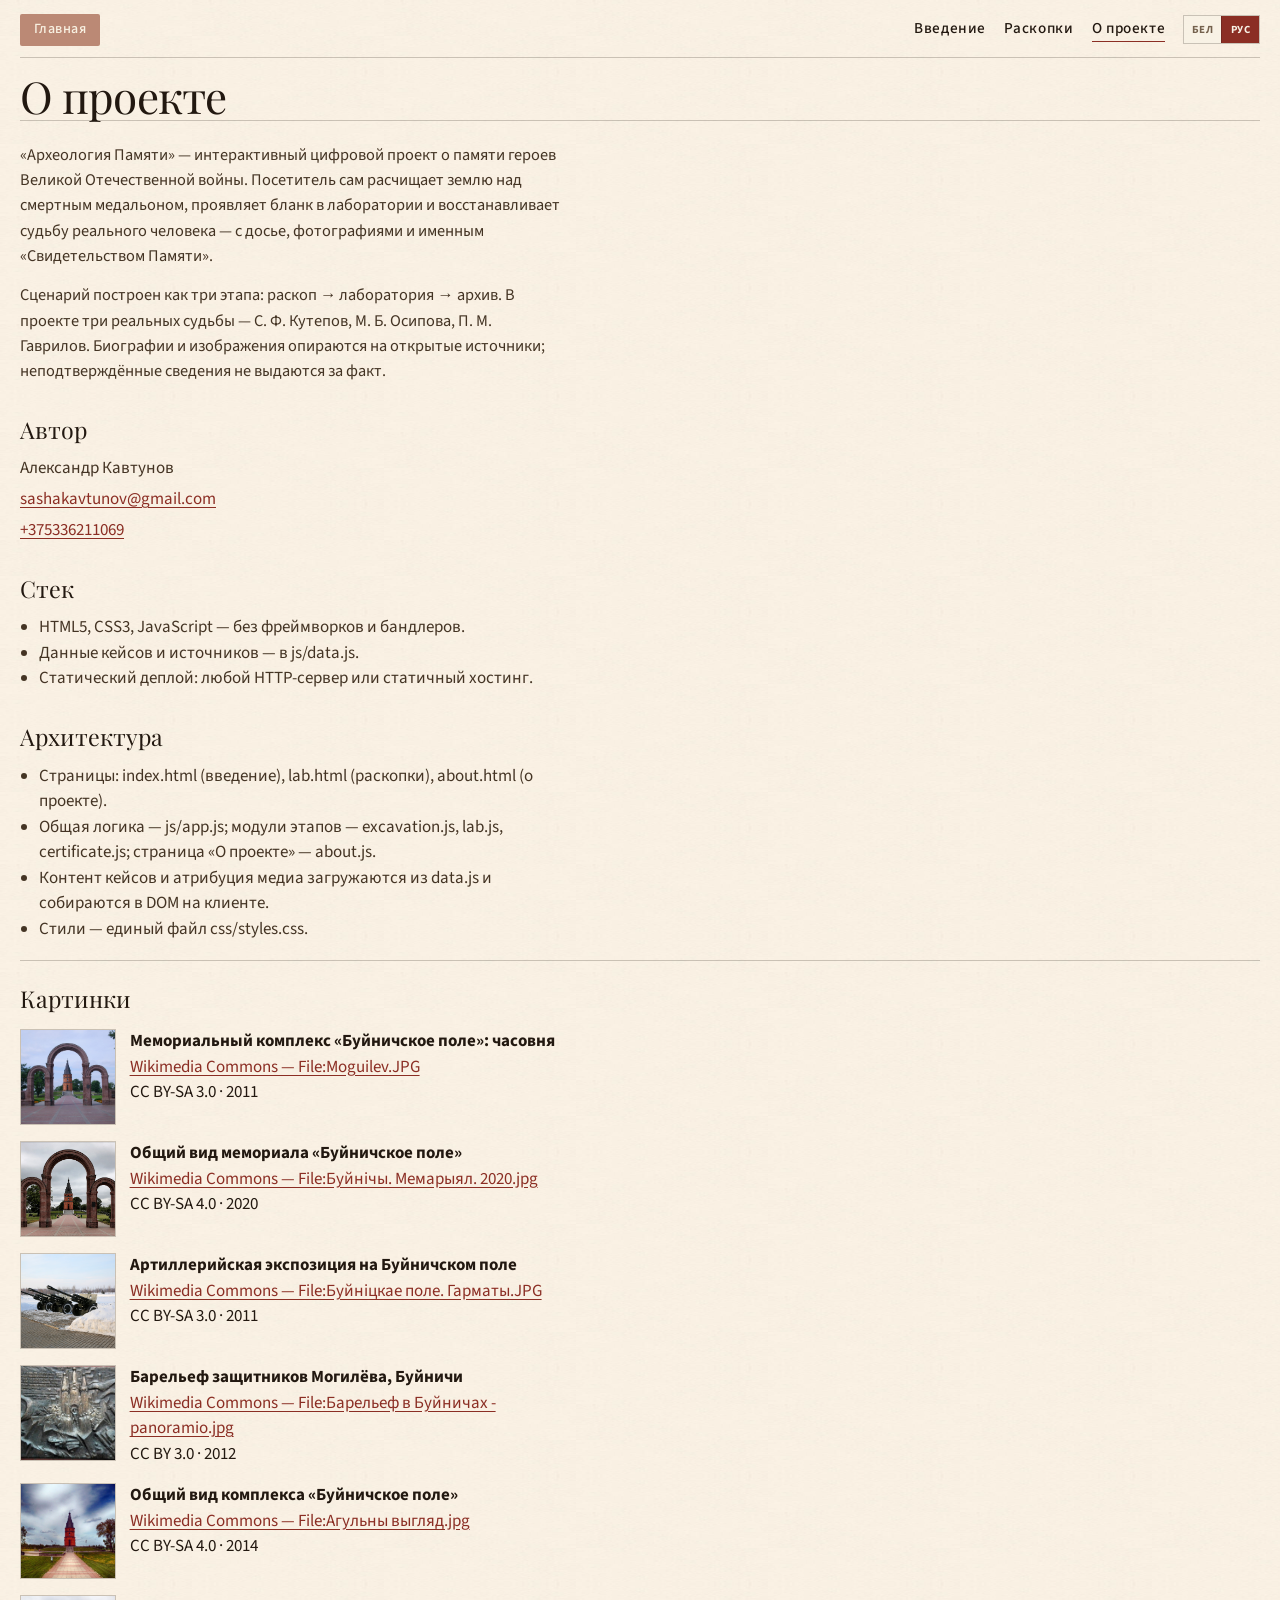
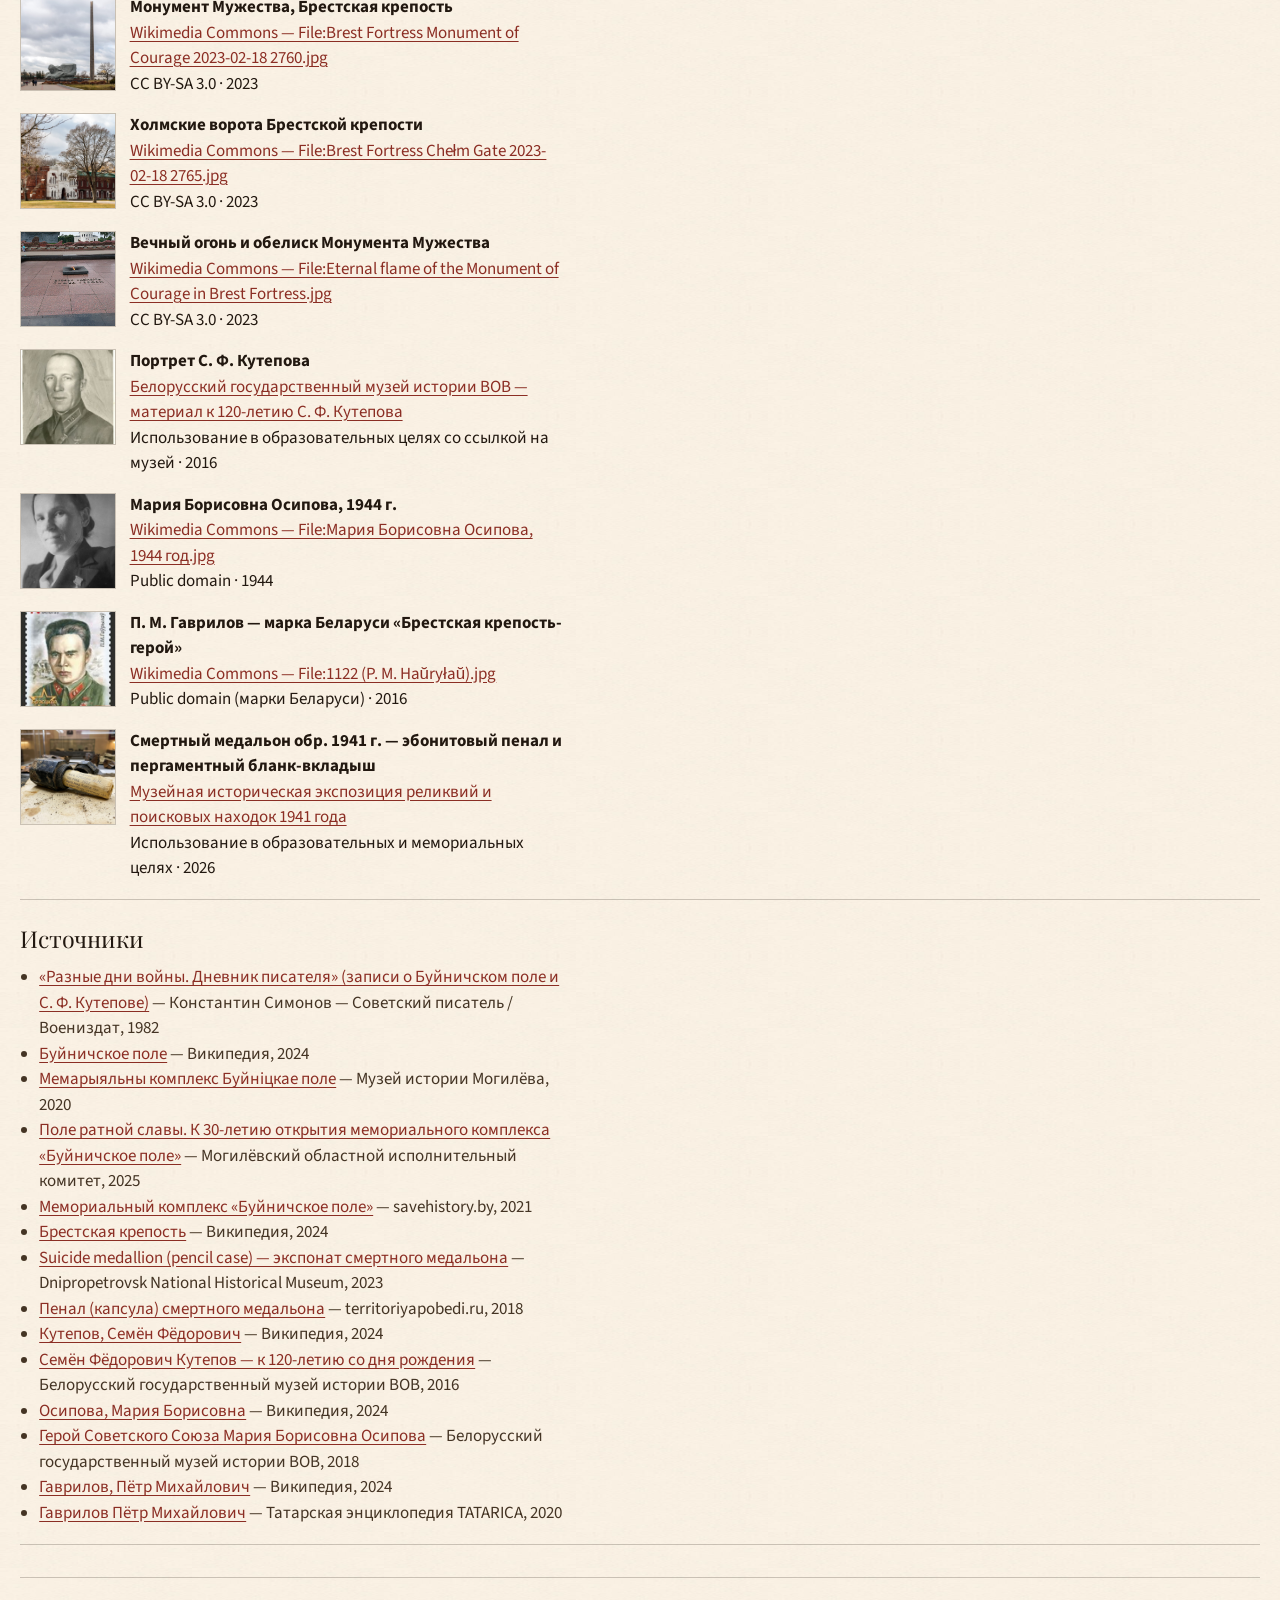
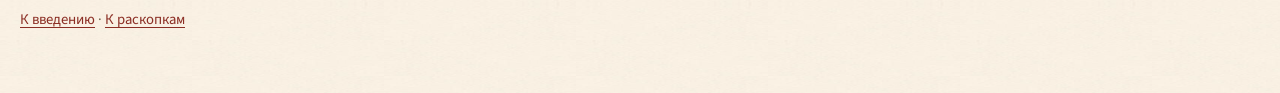
==== about.html @ c18ca9dd "Update project files" ====
<!DOCTYPE html>
<html lang="ru">
  <head>
    <meta charset="UTF-8" />
    <meta name="viewport" content="width=device-width, initial-scale=1" />
    <title>О проекте — Археология Памяти</title>
    <link rel="icon" href="assets/favicon.svg" type="image/svg+xml" />
    <link rel="stylesheet" href="css/styles.css" />
  </head>
  <body class="about-page" data-title-key="titleAbout">
    <div class="about-shell">
      <header class="site-header">
        <div class="site-header__bar">
          <a class="home-link" href="index.html" data-i18n="home">Главная</a>
          <div class="site-header__tools">
            <nav class="hero-nav" data-i18n-aria="navAria" aria-label="Разделы">
              <a class="nav-link" href="index.html" data-i18n="navIntro">Введение</a>
              <a class="nav-link" href="lab.html" data-i18n="navDig">Раскопки</a>
              <a class="nav-link" href="about.html" aria-current="page" data-i18n="navAbout"
                >О проекте</a
              >
            </nav>
            <div class="site-header__lang"></div>
          </div>
        </div>
        <div class="site-header__brand">
          <h1 class="brand-mark about-title" data-i18n="aboutTitle">О проекте</h1>
        </div>
      </header>

      <hr class="hairline about-rule" />

      <div class="about-block">
        <article class="about-prose">
          <p data-i18n="aboutP1">
            «Археология Памяти» — интерактивный цифровой проект о памяти героев Великой
            Отечественной войны. Посетитель сам расчищает землю над смертным медальоном,
            проявляет бланк в лаборатории и восстанавливает судьбу реального человека —
            с досье, фотографиями и именным «Свидетельством Памяти».
          </p>
          <p data-i18n="aboutP2">
            Сценарий построен как три этапа: раскоп → лаборатория → архив. В проекте три
            реальных судьбы — С. Ф. Кутепов, М. Б. Осипова, П. М. Гаврилов. Биографии и
            изображения опираются на открытые источники; неподтверждённые сведения не
            выдаются за факт.
          </p>
        </article>

        <section class="about-section">
          <h2 class="about-section__title" data-i18n="authorTitle">Автор</h2>
          <p>Александр Кавтунов</p>
          <p>
            <a href="mailto:sashakavtunov@gmail.com">sashakavtunov@gmail.com</a>
          </p>
          <p>
            <a href="tel:+375336211069">+375336211069</a>
          </p>
        </section>

        <section class="about-section">
          <h2 class="about-section__title" data-i18n="stackTitle">Стек</h2>
          <ul class="stack-list">
            <li data-i18n="stack1">HTML5, CSS3, JavaScript — без фреймворков и бандлеров.</li>
            <li data-i18n="stack2">Данные кейсов и источников — в js/data.js.</li>
            <li data-i18n="stack3">Статический деплой: любой HTTP-сервер или статичный хостинг.</li>
          </ul>
        </section>

        <section class="about-section">
          <h2 class="about-section__title" data-i18n="archTitle">Архитектура</h2>
          <ul class="stack-list">
            <li data-i18n="arch1">
              Страницы: index.html (введение), lab.html (раскопки), about.html (о проекте).
            </li>
            <li data-i18n="arch2">
              Общая логика — js/app.js; модули этапов — excavation.js, lab.js, certificate.js;
              страница «О проекте» — about.js.
            </li>
            <li data-i18n="arch3">
              Контент кейсов и атрибуция медиа загружаются из data.js и собираются в DOM на
              клиенте.
            </li>
            <li data-i18n="arch4">Стили — единый файл css/styles.css.</li>
          </ul>
        </section>
      </div>

      <hr class="hairline about-rule" />

      <div class="about-block">
        <section class="about-section">
          <h2 class="about-section__title" data-i18n="picturesTitle">Картинки</h2>
          <div id="image-credits" class="image-credits"></div>
        </section>
      </div>

      <hr class="hairline about-rule" />

      <div class="about-block">
        <section class="about-section">
          <h2 class="about-section__title" data-i18n="sourcesSection">Источники</h2>
          <div id="text-sources"></div>
        </section>
      </div>

      <hr class="hairline about-rule" />

      <footer class="footer">
        <p>
          <a href="index.html" data-i18n="toIntro">К введению</a> ·
          <a href="lab.html" data-i18n="toDig">К раскопкам</a>
        </p>
      </footer>
    </div>

    <script src="js/i18n.js"></script>
    <script src="js/data.js"></script>
    <script src="js/about.js"></script>
  </body>
</html>
---- css/styles.css ----
@font-face {
  font-family: "Playfair Display";
  font-style: normal;
  font-weight: 400;
  font-display: swap;
  src: url("../assets/fonts/Playfair-cyr.woff2") format("woff2");
  unicode-range: U+0400-045F, U+0490-0491, U+04B0-04B1, U+2116;
}
@font-face {
  font-family: "Playfair Display";
  font-style: normal;
  font-weight: 400;
  font-display: swap;
  src: url("../assets/fonts/PlayfairDisplay-Regular.woff2") format("woff2");
  unicode-range: U+0000-00FF, U+0131, U+0152-0153, U+02BB-02BC, U+02C6, U+02DA, U+02DC, U+0304, U+0308, U+0329, U+2000-206F, U+2074, U+20AC, U+2122, U+2191, U+2193, U+2212, U+2215, U+FEFF, U+FFFD;
}
@font-face {
  font-family: "Source Sans 3";
  font-style: normal;
  font-weight: 400;
  font-display: swap;
  src: url("../assets/fonts/SourceSans3-Regular-cyr.woff2") format("woff2");
  unicode-range: U+0400-045F, U+0490-0491, U+04B0-04B1, U+2116;
}
@font-face {
  font-family: "Source Sans 3";
  font-style: normal;
  font-weight: 400;
  font-display: swap;
  src: url("../assets/fonts/SourceSans3-Regular.woff2") format("woff2");
  unicode-range: U+0000-00FF, U+0131, U+0152-0153, U+02BB-02BC, U+02C6, U+02DA, U+02DC, U+0304, U+0308, U+0329, U+2000-206F, U+2074, U+20AC, U+2122, U+2191, U+2193, U+2212, U+2215, U+FEFF, U+FFFD;
}
@font-face {
  font-family: "Source Sans 3";
  font-style: normal;
  font-weight: 500;
  font-display: swap;
  src: url("../assets/fonts/SourceSans3-Medium-cyr.woff2") format("woff2");
  unicode-range: U+0400-045F, U+0490-0491, U+04B0-04B1, U+2116;
}
@font-face {
  font-family: "Source Sans 3";
  font-style: normal;
  font-weight: 500;
  font-display: swap;
  src: url("../assets/fonts/SourceSans3-Medium.woff2") format("woff2");
  unicode-range: U+0000-00FF, U+0131, U+0152-0153, U+02BB-02BC, U+02C6, U+02DA, U+02DC, U+0304, U+0308, U+0329, U+2000-206F, U+2074, U+20AC, U+2122, U+2191, U+2193, U+2212, U+2215, U+FEFF, U+FFFD;
}
@font-face {
  font-family: "Source Sans 3";
  font-style: normal;
  font-weight: 700;
  font-display: swap;
  src: url("../assets/fonts/SourceSans3-Bold-cyr.woff2") format("woff2");
  unicode-range: U+0400-045F, U+0490-0491, U+04B0-04B1, U+2116;
}
@font-face {
  font-family: "Source Sans 3";
  font-style: normal;
  font-weight: 700;
  font-display: swap;
  src: url("../assets/fonts/SourceSans3-Bold.woff2") format("woff2");
  unicode-range: U+0000-00FF, U+0131, U+0152-0153, U+02BB-02BC, U+02C6, U+02DA, U+02DC, U+0304, U+0308, U+0329, U+2000-206F, U+2074, U+20AC, U+2122, U+2191, U+2193, U+2212, U+2215, U+FEFF, U+FFFD;
}


@font-face {
  font-family: "PT Serif";
  font-style: normal;
  font-weight: 400;
  font-display: swap;
  src: url("../assets/fonts/PTSerif-Regular.woff2") format("woff2"),
    url("../assets/fonts/PTSerif-Regular-latin.woff2") format("woff2");
}
/* Археология Памяти — светлый архивный стандарт (canon) */









:root {
  --r-paper-ground-x: 0.000%; --r-paper-ground-y: 50.000%; --r-paper-ground-w: 10.000%; --r-paper-ground-h: 10.000%;
  --r-brand-mark-x: 1.870%; --r-brand-mark-y: 1.670%; --r-brand-mark-w: 28.130%; --r-brand-mark-h: 8.330%;
  --r-brand-mark-cap: 31px; --r-brand-mark-font: 44px; --r-brand-mark-family: 'Playfair Display'; --r-brand-mark-weight: 400;
  --r-brand-sub-x: 3.130%; --r-brand-sub-y: 8.060%; --r-brand-sub-w: 26.560%; --r-brand-sub-h: 3.890%;
  --r-brand-sub-cap: 13px; --r-brand-sub-font: 19px;
  --r-archive-stamp-x: 30.000%; --r-archive-stamp-y: 0.000%; --r-archive-stamp-w: 10.000%; --r-archive-stamp-h: 10.000%;
  --r-nav-lab-x: 64.060%; --r-nav-lab-y: 3.890%; --r-nav-lab-w: 10.940%; --r-nav-lab-h: 3.890%;
  --r-nav-lab-cap: 12px; --r-nav-lab-font: 18px;
  --r-nav-about-x: 75.780%; --r-nav-about-y: 3.890%; --r-nav-about-w: 9.380%; --r-nav-about-h: 3.890%;
  --r-nav-about-cap: 12px; --r-nav-about-font: 18px;
  --r-case-badge-x: 86.720%; --r-case-badge-y: 3.060%; --r-case-badge-w: 10.160%; --r-case-badge-h: 5.560%;
  --r-header-rule-x: 3.130%; --r-header-rule-y: 12.780%; --r-header-rule-w: 93.750%; --r-header-rule-h: 0.280%;
  --r-step-dig-x: 3.130%; --r-step-dig-y: 13.890%; --r-step-dig-w: 8.590%; --r-step-dig-h: 5.560%;
  --r-step-lab-x: 12.500%; --r-step-lab-y: 13.890%; --r-step-lab-w: 12.500%; --r-step-lab-h: 5.560%;
  --r-step-archive-x: 26.560%; --r-step-archive-y: 13.890%; --r-step-archive-w: 7.810%; --r-step-archive-h: 5.560%;
  --r-steps-rule-x: 3.130%; --r-steps-rule-y: 20.560%; --r-steps-rule-w: 93.750%; --r-steps-rule-h: 0.280%;
  --r-steps-rail-x: 30.000%; --r-steps-rail-y: 10.000%; --r-steps-rail-w: 40.000%; --r-steps-rail-h: 10.000%;
  --r-steps-trail-x: 70.000%; --r-steps-trail-y: 10.000%; --r-steps-trail-w: 30.000%; --r-steps-trail-h: 10.000%;
  --r-dig-frame-x: 10.000%; --r-dig-frame-y: 20.000%; --r-dig-frame-w: 80.000%; --r-dig-frame-h: 70.000%;
  --r-dig-stage-x: 10.000%; --r-dig-stage-y: 20.000%; --r-dig-stage-w: 80.000%; --r-dig-stage-h: 60.000%;
  --r-bottom-dock-x: 0.000%; --r-bottom-dock-y: 90.000%; --r-bottom-dock-w: 100.000%; --r-bottom-dock-h: 10.000%;
  --r-dig-cue-x: 29.488%; --r-dig-cue-y: 92.817%; --r-dig-cue-w: 41.013%; --r-dig-cue-h: 6.483%;
  --r-dig-cue-cap: 16px; --r-dig-cue-font: 24px;
  --r-progress-caption-x: 3.130%; --r-progress-caption-y: 88.890%; --r-progress-caption-w: 9.380%; --r-progress-caption-h: 3.890%;
  --r-progress-caption-cap: 10px; --r-progress-caption-font: 15px;
  --r-progress-bar-x: 13.280%; --r-progress-bar-y: 90.000%; --r-progress-bar-w: 40.630%; --r-progress-bar-h: 2.220%;
  --r-progress-pct-x: 54.690%; --r-progress-pct-y: 88.890%; --r-progress-pct-w: 5.470%; --r-progress-pct-h: 3.890%;
  --r-progress-pct-cap: 27px; --r-progress-pct-font: 39px;
  --r-btn-lab-x: 76.560%; --r-btn-lab-y: 86.110%; --r-btn-lab-w: 19.530%; --r-btn-lab-h: 7.780%;
}

:root {
  --paper: #f8f2e6;
  --ink: #221810;
  --ink-soft: #443424;
  --ink-mute: #74614d;
  --terracotta: #8b2e24;
  --terracotta-soft: #a85437;
  --terracotta-wash: #be8977;
  --rule: rgba(34, 24, 16, 0.22);
  --font-display: "Playfair Display", "PT Serif", "Times New Roman", serif;
  --font-ui: "Source Sans 3", "Segoe UI", Tahoma, sans-serif;
  --focus: #8b2e24;
  --max: 1280px;
}

*,
*::before,
*::after {
  box-sizing: border-box;
}

::selection {
  background: rgba(139, 46, 36, 0.28);
  color: var(--ink);
}

html {
  scroll-behavior: smooth;
}

body {
  margin: 0;
  min-height: 100vh;
  color: var(--ink);
  font-family: var(--font-ui);
  font-size: 17px;
  line-height: 1.5;
  background-color: var(--paper);
  background-image: url("../assets/plates/paper-ground.png");
  background-size: 192px 108px;
  background-repeat: repeat;
}

a {
  color: var(--terracotta);
  text-underline-offset: 3px;
}

a:hover {
  color: var(--ink);
}

img {
  max-width: 100%;
  height: auto;
  display: block;
}

button,
input,
select {
  font: inherit;
}

:focus-visible {
  outline: 2px solid var(--focus);
  outline-offset: 3px;
}

/* ——— Hero shell ——— */

.comp-frame {
  position: relative;
  width: 100%;
  max-width: var(--max);
  margin: 0 auto;
  padding: 0.85rem 1.25rem 1rem;
  overflow: visible;
  background-color: var(--paper);
  background-image: url("../assets/plates/paper-ground.png");
  background-size: 192px 108px;
  background-repeat: repeat;
}

.site-shell {
  max-width: var(--max);
  margin: 0 auto;
  padding: 0.85rem 1.25rem 2.5rem;
}

.site-header {
  display: flex;
  flex-direction: column;
  gap: 0.85rem;
}

.site-header__bar,
.header-bar {
  display: flex;
  flex-wrap: wrap;
  align-items: center;
  gap: 0.65rem 1rem;
  padding-bottom: 0.7rem;
  border-bottom: 1px solid var(--rule);
}

.site-header__tools,
.header-tools {
  display: flex;
  flex-wrap: wrap;
  align-items: center;
  justify-content: flex-end;
  gap: 0.75rem 1.1rem;
  margin-left: auto;
}

.site-header__lang,
.header-lang {
  display: flex;
  flex-shrink: 0;
}

.site-header__brand,
.header-brand {
  min-width: 0;
}

.lang-switch {
  display: inline-flex;
  border: 1px solid var(--rule);
  background: rgba(248, 242, 230, 0.85);
}

.lang-btn {
  margin: 0;
  min-width: 2.35rem;
  min-height: 1.7rem;
  padding: 0.2rem 0.45rem;
  border: 0;
  background: transparent;
  color: var(--ink-mute);
  font-family: var(--font-ui);
  font-size: 0.68rem;
  font-weight: 700;
  letter-spacing: 0.05em;
  cursor: pointer;
}

.lang-btn + .lang-btn {
  border-left: 1px solid var(--rule);
}

.lang-btn.is-active {
  background: var(--terracotta);
  color: var(--paper);
}

.lang-btn:hover:not(.is-active) {
  background: rgba(139, 46, 36, 0.08);
  color: var(--ink);
}

.home-link {
  display: inline-flex;
  align-items: center;
  justify-content: center;
  flex-shrink: 0;
  min-height: 2rem;
  padding: 0.35rem 0.85rem;
  border: 0;
  border-radius: 2px;
  background: #bb8975;
  color: #f8f1e2;
  font-family: var(--font-ui);
  font-size: 0.88rem;
  font-weight: 500;
  letter-spacing: 0.04em;
  text-decoration: none;
}

.home-link:hover {
  color: #f8f1e2;
  background: var(--terracotta);
}

.home-link[aria-current="page"] {
  background: var(--terracotta);
  color: #f8f1e2;
}

.hero-header {
  display: contents;
}


.brand-kicker {
  margin: 0 0 0.35rem;
  font-family: var(--font-ui);
  font-size: 0.78rem;
  font-weight: 500;
  letter-spacing: 0.06em;
  color: var(--ink-mute);
}

.brand-mark--lg {
  font-size: clamp(2rem, 4.5vw, 2.85rem);
}

.hero-brand {
  min-width: 0;
}

.brand-mark {
  margin: 0;
  padding: 0;
  font-family: var(--font-display);
  font-weight: 400;
  font-synthesis: none;
  font-size: clamp(1.4rem, 2.1vw, 1.75rem);
  line-height: 1.1;
  letter-spacing: -0.02em;
  color: #221810;
}

.brand-sub {
  margin: 0.15rem 0 0;
  font-family: var(--font-ui);
  font-weight: 400;
  font-size: 0.82rem;
  line-height: 1.3;
  color: #443424;
  letter-spacing: 0.02em;
}

.hero-nav {
  display: flex;
  flex-wrap: wrap;
  gap: 0.85rem 1.15rem;
  align-items: center;
  justify-content: flex-end;
}

.nav-link {
  display: inline-flex;
  align-items: center;
  font-family: var(--font-ui);
  font-weight: 500;
  font-size: 0.95rem;
  color: #221810;
  text-decoration: none;
  letter-spacing: 0.04em;
  padding-bottom: 0.1rem;
  border-bottom: 1px solid transparent;
}

.nav-link[aria-current="page"] {
  border-bottom-color: var(--terracotta);
}

.visually-hidden {
  position: absolute !important;
  width: 1px;
  height: 1px;
  padding: 0;
  margin: -1px;
  overflow: hidden;
  clip: rect(0, 0, 0, 0);
  white-space: nowrap;
  border: 0;
}

.hairline {
  background: var(--rule);
  height: 1px;
  min-height: 1px;
  border: 0;
  margin: 0.65rem 0 0;
  padding: 0;
  width: 100%;
}

.hairline--steps {
  margin-top: 0;
  background: linear-gradient(
    to right,
    #783a28 0,
    #783a28 5.5rem,
    #ded7c2 5.5rem,
    #ded7c2 100%
  );
  height: 2px;
}

.hero-steps {
  display: flex;
  flex-wrap: wrap;
  gap: 0.25rem 1.15rem;
  align-items: flex-end;
  margin-top: 0.5rem;
  padding-bottom: 0.25rem;
}

.nav-step {
  display: inline-flex;
  align-items: flex-end;
  justify-content: flex-start;
  padding: 0 0 0.3rem;
  margin: 0;
  border: 0;
  border-bottom: 3px solid transparent;
  background: transparent;
  font-family: var(--font-ui);
  font-size: 0.98rem;
  font-weight: 500;
  letter-spacing: 0.03em;
  color: #74614d;
  cursor: default;
}

.nav-step.is-active {
  color: #221810;
  border-bottom-color: #783a28;
}

.dig-stage {
  position: relative;
  overflow: hidden;
  background: #1a120d;
  width: 100%;
  margin-top: 0.65rem;
  aspect-ratio: 21 / 10;
  max-height: min(42vh, 340px);
}

.dig-stage__plate {
  position: absolute;
  inset: 0;
  width: 100%;
  height: 100%;
  object-fit: cover;
  z-index: 0;
  pointer-events: none;
}

.dig-stage canvas {
  position: absolute;
  inset: 0;
  width: 100%;
  height: 100%;
  display: block;
  z-index: 1;
}

.dig-cue {
  position: absolute;
  left: 50%;
  bottom: 0.75rem;
  transform: translateX(-50%);
  margin: 0;
  z-index: 4;
  display: flex;
  align-items: center;
  justify-content: center;
  text-align: center;
  font-family: var(--font-ui);
  font-weight: 400;
  font-size: 0.92rem;
  color: #e8dcc4;
  text-shadow: 0 1px 2px rgba(0, 0, 0, 0.45);
  pointer-events: none;
  white-space: normal;
  max-width: 92%;
}

.hero-dock {
  display: flex;
  flex-wrap: wrap;
  align-items: center;
  gap: 0.55rem 1rem;
  margin-top: 0.7rem;
}

.hero-dock__progress {
  display: flex;
  flex: 1 1 14rem;
  align-items: center;
  gap: 0.65rem;
  min-width: 0;
}

.progress-caption {
  margin: 0;
  flex: 0 0 auto;
  font-family: var(--font-ui);
  font-weight: 700;
  font-size: 0.8rem;
  letter-spacing: 0.06em;
  color: #221810;
}

.progress-track {
  flex: 1 1 auto;
  width: auto;
  height: 8px;
  min-width: 6rem;
  background: rgba(34, 24, 16, 0.14);
  overflow: hidden;
}

.progress-fill {
  height: 100%;
  width: 0%;
  background: #784728;
}

body.hero-capture .progress-fill {
  width: 42%;
}

.progress-pct {
  margin: 0;
  flex: 0 0 auto;
  font-family: var(--font-ui);
  font-weight: 400;
  font-size: 1.05rem;
  line-height: 1;
  color: var(--ink);
  min-width: 2.5rem;
}

.btn {
  display: inline-flex;
  align-items: center;
  justify-content: center;
  width: auto;
  height: auto;
  margin: 0;
  padding: 0.55rem 1.15rem;
  border: 0;
  border-radius: 2px;
  background: #bb8975;
  color: #f8f1e2;
  font-family: var(--font-ui);
  font-weight: 500;
  font-size: 0.95rem;
  letter-spacing: 0.04em;
  cursor: pointer;
}

.btn-lab {
  flex: 0 0 auto;
  min-height: 2.5rem;
  padding: 0.55rem 1.35rem;
}

.btn:disabled {
  opacity: 0.85;
  cursor: not-allowed;
}
body.hero-capture .btn:disabled {
  opacity: 1;
}

.btn:hover:not(:disabled) {
  background: var(--terracotta);
}

.btn-secondary {
  background: transparent;
  color: var(--ink);
  border: 1px solid var(--ink-soft);
}

.btn-secondary:hover:not(:disabled) {
  background: rgba(34, 24, 16, 0.06);
}

/* hero capture: show dig plate, hide live canvases */
body.hero-capture .dig-stage canvas {
  visibility: hidden !important;
}

body.hero-plates-only .hero-semantic {
  visibility: hidden !important;
}

/* ——— Below-hero / other screens ——— */

.below-hero {
  max-width: var(--max);
  margin: 0 auto;
  padding: 1.5rem 1.25rem 4rem;
}

[hidden] {
  display: none !important;
}

.screen {
  animation: riseIn 0.4s cubic-bezier(0.16, 1, 0.3, 1);
}

@keyframes riseIn {
  from {
    opacity: 0;
    transform: translateY(10px);
  }
  to {
    opacity: 1;
    transform: translateY(0);
  }
}

.btn.is-ready {
  animation: readyPulse 1.8s ease-in-out infinite;
}

@keyframes readyPulse {
  0%,
  100% {
    filter: brightness(1);
  }
  50% {
    filter: brightness(1.08);
  }
}

.nav-step {
  transition: color 0.2s ease, border-color 0.2s ease;
}

@media (prefers-reduced-motion: reduce) {
  .screen,
  .btn.is-ready {
    animation: none;
  }
  .progress-fill,
  .nav-step {
    transition: none;
  }
  html {
    scroll-behavior: auto;
  }
}

.panel {
  margin: 0 0 1.25rem;
  padding: 1.15rem 1.2rem 1.35rem;
  border: 1px solid var(--rule);
  background: rgba(248, 242, 230, 0.72);
}

.panel-title {
  margin: 0 0 0.45rem;
  font-family: var(--font-display);
  font-size: clamp(1.45rem, 2.4vw, 1.85rem);
  font-weight: 400;
  color: var(--ink);
}

.panel-lead {
  margin: 0;
  color: var(--ink-mute);
  max-width: 62ch;
}

.lab-layout {
  display: grid;
  grid-template-columns: 1.4fr 1fr;
  gap: 1.25rem;
  margin-top: 1rem;
}

.microscope {
  border: 1px solid var(--rule);
  background: #1a120d;
  min-height: 240px;
}

.microscope canvas {
  width: 100%;
  height: auto;
  display: block;
}

.lab-tools {
  display: flex;
  flex-direction: column;
  gap: 0.85rem;
}

.lab-tools label {
  display: flex;
  flex-direction: column;
  gap: 0.35rem;
  font-size: 0.95rem;
  color: var(--ink-soft);
}

.tool-row {
  display: flex;
  justify-content: space-between;
}

.lab-tools input[type="range"] {
  width: 100%;
  accent-color: var(--terracotta);
}

.lab-tools select {
  padding: 0.45rem 0.55rem;
  border: 1px solid var(--rule);
  background: var(--paper);
  color: var(--ink);
}

.lab-hint {
  margin: 0;
  font-size: 0.95rem;
  font-weight: 500;
  color: var(--terracotta);
}

.lab-guide {
  margin: 0.85rem 0 1rem;
  padding: 0.85rem 1rem;
  border: 1px solid var(--rule);
  background: rgba(248, 242, 230, 0.65);
  max-width: 70ch;
}

.lab-guide__title {
  margin: 0 0 0.45rem;
  font-family: var(--font-display);
  font-size: 1.15rem;
  font-weight: 400;
  color: var(--ink);
}

.lab-guide__list {
  margin: 0;
  padding-left: 0;
  list-style: none;
  color: var(--ink-soft);
  font-size: 0.95rem;
  line-height: 1.45;
}

.lab-guide__list li {
  margin: 0 0 0.35rem;
}

.lab-guide__list li:last-child {
  margin-bottom: 0;
}

.lab-tool-actions {
  display: flex;
  flex-wrap: wrap;
  gap: 0.55rem;
}

.lab-tool-actions .btn {
  width: auto;
  min-height: 2.4rem;
}

.actions {
  display: flex;
  flex-wrap: wrap;
  gap: 0.75rem;
  margin-top: 1.1rem;
}

.actions .btn {
  width: auto;
  height: auto;
  min-height: 2.75rem;
  padding: 0.65rem 1.25rem;
}

.find-banner {
  position: absolute;
  left: 0.75rem;
  right: 0.75rem;
  top: 0.75rem;
  z-index: 5;
  margin: 0;
  padding: 0.5rem 0.7rem;
  border: 1px solid var(--terracotta);
  color: #f8f2e6;
  background: rgba(34, 24, 16, 0.72);
  font-size: 0.88rem;
}

.dossier {
  color: var(--ink);
}

.dossier h3 {
  font-family: var(--font-display);
  font-weight: 400;
  margin: 0 0 0.5rem;
}

.dossier p {
  margin: 0 0 0.75rem;
  max-width: 70ch;
}

.gallery-grid {
  display: grid;
  grid-template-columns: repeat(auto-fill, minmax(160px, 1fr));
  gap: 0.75rem;
  margin-top: 0.75rem;
}

.gallery-grid img {
  width: 100%;
  aspect-ratio: 1;
  object-fit: cover;
  border: 1px solid var(--rule);
}

.cert-wrap {
  margin-top: 0.75rem;
  width: fit-content;
  max-width: 100%;
  border: 1px solid var(--rule);
  background: transparent;
  overflow: hidden;
}

.cert-wrap canvas {
  display: block;
  width: min(100%, 800px);
  height: auto;
}

.source-list,
.stack-list {
  margin: 0.5rem 0 0;
  padding-left: 1.2rem;
  color: var(--ink-soft);
}

.image-credits {
  display: grid;
  gap: 1rem;
  margin-top: 0.75rem;
}

.credit-item {
  display: grid;
  grid-template-columns: 96px 1fr;
  gap: 0.85rem;
  align-items: start;
}

.credit-item img {
  width: 96px;
  height: 96px;
  object-fit: cover;
  border: 1px solid var(--rule);
}

.footer {
  margin-top: 2rem;
  padding-top: 1rem;
  border-top: 1px solid var(--rule);
  font-size: 0.92rem;
  color: var(--ink-mute);
}

.dig-hero__meta {
  display: none;
}

.sector-panel {
  margin-top: 0.85rem;
  padding: 0.75rem 0 0.15rem;
}

.sector-picker {
  display: flex;
  flex-wrap: wrap;
  gap: 0.45rem;
  margin: 0 0 0.75rem;
}

.sector-picker__btn {
  margin: 0;
  min-height: 2.15rem;
  padding: 0.35rem 0.9rem;
  border: 1px solid var(--ink-soft);
  border-radius: 2px;
  background: transparent;
  color: var(--ink-soft);
  font-family: var(--font-ui);
  font-size: 0.9rem;
  font-weight: 500;
  letter-spacing: 0.03em;
  cursor: pointer;
}

.sector-picker__btn:hover {
  border-color: var(--terracotta);
  color: var(--ink);
}

.sector-picker__btn.is-active {
  border-color: var(--terracotta);
  background: rgba(139, 46, 36, 0.1);
  color: var(--ink);
}

.sector-panel__title {
  margin: 0 0 0.35rem;
  font-family: var(--font-display);
  font-size: clamp(1.15rem, 2vw, 1.4rem);
  font-weight: 400;
  color: var(--ink);
  line-height: 1.25;
}

.sector-panel__intro {
  margin: 0;
  max-width: 72ch;
  font-size: 0.95rem;
  line-height: 1.45;
  color: var(--ink-soft);
}

.sector-panel__meta {
  display: flex;
  flex-wrap: wrap;
  gap: 0.35rem 1.25rem;
  margin: 0.55rem 0 0;
  padding: 0;
  list-style: none;
  font-family: var(--font-ui);
  font-size: 0.82rem;
  letter-spacing: 0.04em;
  color: var(--ink-mute);
}

.howto-strip {
  margin: 0 0 1.5rem;
  padding: 1rem 1.15rem 1.15rem;
  border: 1px solid var(--rule);
  background: rgba(248, 242, 230, 0.72);
}

.howto-list {
  margin: 0.55rem 0 0;
  padding-left: 1.25rem;
  color: var(--ink-soft);
  max-width: 68ch;
}

.howto-list li {
  margin: 0 0 0.4rem;
}

.howto-list li:last-child {
  margin-bottom: 0;
}

.context-strip {
  display: grid;
  grid-template-columns: repeat(3, minmax(0, 1fr));
  gap: 0.85rem 1.25rem;
  margin: 0 0 1.5rem;
  padding: 1rem 0 1.15rem;
  border-top: 1px solid var(--rule);
  border-bottom: 1px solid var(--rule);
}

.context-strip__item h3 {
  margin: 0 0 0.3rem;
  font-family: var(--font-display);
  font-size: 1.05rem;
  font-weight: 400;
  color: var(--ink);
}

.context-strip__item p {
  margin: 0;
  font-size: 0.9rem;
  line-height: 1.4;
  color: var(--ink-soft);
}

.epigraph {
  margin: 0.85rem 0 1.5rem;
  padding: 1rem 1.35rem;
  background: rgba(248, 242, 230, 0.78);
  border-left: 3px solid var(--terracotta);
  border-top: 1px solid var(--rule);
  border-bottom: 1px solid var(--rule);
  border-right: 1px solid var(--rule);
  box-shadow: 0 2px 8px rgba(34, 24, 16, 0.04);
}

.quote-text {
  margin: 0 0 0.35rem;
  font-family: var(--font-display);
  font-size: clamp(1.05rem, 1.8vw, 1.2rem);
  font-style: italic;
  line-height: 1.45;
  color: var(--ink);
}

.quote-author {
  margin: 0;
  font-family: var(--font-ui);
  font-size: 0.82rem;
  font-weight: 700;
  letter-spacing: 0.06em;
  text-transform: uppercase;
  color: var(--terracotta);
}

.hero-block {
  margin: 1rem 0 2.25rem;
}

.hero-grid {
  display: grid;
  grid-template-columns: 1.12fr 0.88fr;
  gap: 2.25rem;
  align-items: center;
}

.hero-main {
  display: flex;
  flex-direction: column;
  gap: 0.85rem;
}

.hero-badge {
  display: inline-flex;
  align-items: center;
  gap: 0.5rem;
  align-self: flex-start;
  font-family: var(--font-ui);
  font-size: 0.8rem;
  font-weight: 700;
  letter-spacing: 0.07em;
  text-transform: uppercase;
  color: var(--terracotta);
  background: rgba(139, 46, 36, 0.08);
  border: 1px solid rgba(139, 46, 36, 0.24);
  padding: 0.28rem 0.75rem;
  border-radius: 2px;
}

.hero-title {
  margin: 0;
  font-family: var(--font-display);
  font-size: clamp(2rem, 3.8vw, 2.85rem);
  font-weight: 700;
  line-height: 1.15;
  color: var(--ink);
  letter-spacing: -0.01em;
}

.hero-desc {
  margin: 0;
  font-size: 1.08rem;
  line-height: 1.55;
  color: var(--ink-soft);
}

.hero-pills {
  display: flex;
  flex-wrap: wrap;
  gap: 0.5rem;
  margin: 0.25rem 0;
}

.hero-pill {
  font-size: 0.8rem;
  font-weight: 600;
  letter-spacing: 0.02em;
  color: var(--ink-soft);
  background: rgba(255, 255, 255, 0.55);
  border: 1px solid var(--rule);
  padding: 0.25rem 0.65rem;
  border-radius: 2px;
}

.hero-links {
  display: flex;
  flex-wrap: wrap;
  gap: 0.75rem 1rem;
  align-items: center;
  margin-top: 0.35rem;
}

.hero-links .btn {
  text-decoration: none;
}

.btn-lab .btn-arrow {
  display: inline-block;
  transition: transform 0.2s ease;
  margin-left: 0.35rem;
}

.btn-lab:hover .btn-arrow {
  transform: translateX(4px);
}

.btn-second {
  background: transparent;
  color: var(--ink);
  border: 1px solid var(--ink-soft);
}

.btn-second:hover:not(:disabled) {
  background: rgba(34, 24, 16, 0.06);
}

.btn-small {
  font-size: 0.88rem;
  padding: 0.55rem 0.85rem;
}

.mark-big {
  font-size: clamp(1.8rem, 4.5vw, 2.75rem);
}

.hero-card {
  position: relative;
  background: #fbf7ef;
  border: 1px solid var(--rule);
  box-shadow: 0 14px 34px rgba(34, 24, 16, 0.14), 0 2px 6px rgba(34, 24, 16, 0.08);
  padding: 0.85rem;
  overflow: hidden;
  transition: transform 0.25s ease, box-shadow 0.25s ease;
}

.hero-card:hover {
  transform: translateY(-2px);
  box-shadow: 0 18px 40px rgba(34, 24, 16, 0.18), 0 4px 10px rgba(34, 24, 16, 0.1);
}

.card-docket {
  display: flex;
  justify-content: space-between;
  align-items: center;
  padding-bottom: 0.5rem;
  margin-bottom: 0.5rem;
  border-bottom: 1px dashed var(--rule);
  font-size: 0.76rem;
  letter-spacing: 0.08em;
  text-transform: uppercase;
  color: var(--ink-mute);
  font-weight: 600;
}

.card-stamp {
  padding: 0.18rem 0.55rem;
  font-family: monospace, var(--font-ui);
  font-size: 0.72rem;
  font-weight: 800;
  letter-spacing: 0.12em;
  text-transform: uppercase;
  color: #9f2b20;
  border: 1px solid #9f2b20;
  border-radius: 2px;
  background: rgba(159, 43, 32, 0.08);
}

.photo-box {
  position: relative;
  overflow: hidden;
  border: 1px solid rgba(34, 24, 16, 0.2);
  background: #1a1410;
  aspect-ratio: 4 / 3;
}

.card-image {
  width: 100%;
  height: 100%;
  object-fit: cover;
  display: block;
  transition: transform 0.4s ease;
}

.hero-card:hover .card-image {
  transform: scale(1.02);
}

.caption-bar {
  margin-top: 0.55rem;
  font-size: 0.82rem;
  color: var(--ink-soft);
}

.medallion-box {
  background: rgba(248, 242, 230, 0.7);
  border: 1px solid var(--rule);
  padding: 1.5rem 1.75rem;
  margin: 1.5rem 0 2rem;
  position: relative;
}

.medallion-grid {
  display: grid;
  grid-template-columns: 1.2fr 0.8fr;
  gap: 2rem;
  align-items: start;
}

.medallion-story p {
  margin: 0 0 0.85rem;
  font-size: 0.98rem;
  line-height: 1.55;
  color: var(--ink-soft);
}

.medallion-story p:last-child {
  margin-bottom: 0;
}

.section-num {
  margin: 0 0 0.35rem;
  font-family: var(--font-ui);
  font-size: 0.78rem;
  font-weight: 700;
  letter-spacing: 0.08em;
  color: var(--terracotta);
}

.section-title {
  margin: 0 0 0.85rem;
  font-family: var(--font-display);
  font-size: 1.6rem;
  font-weight: 400;
  color: var(--ink);
}

.fact-card {
  background: #ffffff;
  border: 1px solid var(--rule);
  padding: 1.25rem;
  box-shadow: 0 4px 12px rgba(34, 24, 16, 0.05);
}

.quote-box {
  border-left: 3px solid var(--terracotta);
  padding-left: 0.85rem;
  margin-bottom: 1rem;
}

.quote-box blockquote {
  margin: 0 0 0.35rem;
  font-family: var(--font-display);
  font-style: italic;
  font-size: 0.96rem;
  line-height: 1.45;
  color: var(--ink);
}

.spec-table {
  width: 100%;
  border-collapse: collapse;
  font-size: 0.85rem;
  margin-top: 0.75rem;
}

.spec-table tr {
  border-bottom: 1px solid rgba(34, 24, 16, 0.1);
}

.spec-table td {
  padding: 0.4rem 0.2rem;
}

.spec-table td:first-child {
  font-weight: 600;
  color: var(--ink-mute);
  width: 44%;
}

.spec-table td:last-child {
  color: var(--ink);
  font-weight: 500;
}

.section-box {
  margin: 0 0 2rem;
  padding-top: 1.35rem;
  border-top: 1px solid var(--rule);
}

.section-lead {
  margin-bottom: 1rem;
}

.steps-grid {
  display: grid;
  grid-template-columns: repeat(3, minmax(0, 1fr));
  gap: 1.5rem;
  margin-top: 1.25rem;
  position: relative;
}

.step-card {
  position: relative;
  background: rgba(255, 255, 255, 0.65);
  border: 1px solid var(--rule);
  padding: 1.35rem 1.15rem;
  display: flex;
  flex-direction: column;
  transition: transform 0.2s ease, box-shadow 0.2s ease, background 0.2s ease;
}

.step-card:hover {
  transform: translateY(-3px);
  background: #ffffff;
  box-shadow: 0 8px 24px rgba(34, 24, 16, 0.08);
  border-color: var(--terracotta-wash);
}

.step-top {
  display: flex;
  justify-content: space-between;
  align-items: center;
  margin-bottom: 0.75rem;
}

.step-num {
  font-family: var(--font-display);
  font-size: 1.75rem;
  font-weight: 700;
  line-height: 1;
  color: var(--terracotta);
}

.step-icon {
  width: 38px;
  height: 38px;
  border-radius: 4px;
  background: rgba(139, 46, 36, 0.08);
  border: 1px solid rgba(139, 46, 36, 0.2);
  display: flex;
  align-items: center;
  justify-content: center;
  color: var(--terracotta);
}

.step-icon svg {
  width: 22px;
  height: 22px;
  fill: currentColor;
}

.step-badge {
  display: inline-block;
  align-self: flex-start;
  font-size: 0.74rem;
  font-weight: 700;
  letter-spacing: 0.04em;
  text-transform: uppercase;
  color: var(--terracotta);
  background: rgba(139, 46, 36, 0.08);
  padding: 0.2rem 0.55rem;
  border-radius: 2px;
  margin-bottom: 0.65rem;
}

.step-title {
  margin: 0 0 0.5rem;
  font-family: var(--font-display);
  font-size: 1.35rem;
  font-weight: 400;
  color: var(--ink);
}

.step-text {
  margin: 0 0 1rem;
  font-size: 0.92rem;
  line-height: 1.5;
  color: var(--ink-soft);
  flex-grow: 1;
}

.step-tag {
  font-size: 0.76rem;
  color: var(--ink-mute);
  font-weight: 600;
  border-top: 1px dashed var(--rule);
  padding-top: 0.6rem;
  margin-top: auto;
}

@media (min-width: 901px) {
  .step-card:not(:last-child)::after {
    content: "→";
    position: absolute;
    right: -1.05rem;
    top: 50%;
    transform: translateY(-50%);
    font-size: 1.4rem;
    font-weight: 700;
    color: var(--terracotta-wash);
    z-index: 3;
    pointer-events: none;
  }
}

.heroes-grid {
  display: grid;
  grid-template-columns: repeat(3, minmax(0, 1fr));
  gap: 1.5rem;
  margin-top: 1.25rem;
}

.person-card {
  background: #ffffff;
  border: 1px solid var(--rule);
  display: flex;
  flex-direction: column;
  overflow: hidden;
  box-shadow: 0 4px 16px rgba(34, 24, 16, 0.06);
  transition: transform 0.22s ease, box-shadow 0.22s ease;
}

.person-card:hover {
  transform: translateY(-4px);
  box-shadow: 0 12px 28px rgba(34, 24, 16, 0.12);
}

.person-card .photo-box {
  background: #241c14;
  aspect-ratio: 16 / 11;
  border-bottom: 1px solid var(--rule);
}

.person-card .card-image {
  object-position: center 20%;
  filter: sepia(0.22) contrast(1.05);
}

.person-card:hover .card-image {
  transform: scale(1.04);
  filter: sepia(0.08) contrast(1.08);
}

.person-card .photo-box::before,
.person-card .photo-box::after {
  content: "";
  position: absolute;
  width: 16px;
  height: 16px;
  border-color: rgba(248, 242, 230, 0.85);
  border-style: solid;
  pointer-events: none;
  z-index: 2;
}

.person-card .photo-box::before {
  top: 8px;
  left: 8px;
  border-width: 2px 0 0 2px;
}

.person-card .photo-box::after {
  bottom: 8px;
  right: 8px;
  border-width: 0 2px 2px 0;
}

.card-badge {
  position: absolute;
  top: 8px;
  right: 8px;
  z-index: 3;
  font-size: 0.72rem;
  font-weight: 700;
  letter-spacing: 0.05em;
  text-transform: uppercase;
  color: #f8f2e6;
  background: rgba(34, 24, 16, 0.85);
  backdrop-filter: blur(4px);
  padding: 0.25rem 0.6rem;
  border: 1px solid rgba(248, 242, 230, 0.3);
  border-radius: 2px;
}

.person-card .card-stamp {
  top: auto;
  right: auto;
  bottom: 8px;
  left: 8px;
  z-index: 3;
  font-family: monospace;
  font-size: 0.68rem;
  font-weight: 800;
  letter-spacing: 0.1em;
  color: #fef08a;
  background: rgba(139, 46, 36, 0.88);
  border: none;
  transform: none;
  box-shadow: none;
  padding: 0.2rem 0.45rem;
  border-radius: 2px;
}

.card-body {
  padding: 1.15rem 1.15rem 1.25rem;
  display: flex;
  flex-direction: column;
  flex-grow: 1;
}

.card-title {
  margin: 0 0 0.25rem;
  font-size: 1.35rem;
  font-family: var(--font-display);
  font-weight: 400;
  color: var(--ink);
}

.card-meta {
  margin: 0 0 0.65rem;
  font-weight: 500;
  color: var(--terracotta);
  font-size: 0.85rem;
}

.card-text {
  font-size: 0.92rem;
  line-height: 1.5;
  color: var(--ink-soft);
  margin: 0 0 1.15rem;
  flex-grow: 1;
}

.card-action {
  margin-top: auto;
}

.card-action .btn {
  width: 100%;
  justify-content: center;
  text-decoration: none;
}

.metrics-strip {
  margin: 2.25rem 0 1rem;
  padding: 1.5rem 1.25rem;
  background: rgba(248, 242, 230, 0.85);
  border: 1px solid var(--rule);
  box-shadow: inset 0 0 40px rgba(34, 24, 16, 0.03);
}

.metrics-title {
  margin: 0 0 1.25rem;
  font-family: var(--font-display);
  font-size: 1.25rem;
  font-weight: 400;
  color: var(--ink);
  text-align: center;
}

.metrics-grid {
  display: grid;
  grid-template-columns: repeat(4, minmax(0, 1fr));
  gap: 1.25rem;
}

.metric-card {
  text-align: center;
  padding: 0.5rem;
  position: relative;
}

.metric-card:not(:last-child)::after {
  content: "";
  position: absolute;
  right: 0;
  top: 15%;
  height: 70%;
  width: 1px;
  background: var(--rule);
}

.metric-val {
  font-family: var(--font-display);
  font-size: clamp(2rem, 3.5vw, 2.75rem);
  font-weight: 700;
  line-height: 1;
  color: var(--terracotta);
  margin-bottom: 0.35rem;
}

.metric-label {
  font-family: var(--font-ui);
  font-size: 0.92rem;
  font-weight: 700;
  color: var(--ink);
  margin-bottom: 0.2rem;
}

.metric-desc {
  font-size: 0.8rem;
  color: var(--ink-mute);
}

.dossier .stamp {
  margin: 0 0 0.65rem;
  font-size: 0.92rem;
  font-weight: 500;
  letter-spacing: 0.02em;
  color: var(--terracotta);
}

.dossier-table {
  width: 100%;
  max-width: 42rem;
  margin: 0 0 1rem;
  border-collapse: collapse;
  font-size: 0.95rem;
}

.dossier-table th,
.dossier-table td {
  padding: 0.35rem 0.55rem 0.35rem 0;
  border-bottom: 1px solid var(--rule);
  text-align: left;
  vertical-align: top;
}

.dossier-table th {
  width: 9rem;
  color: var(--ink-mute);
  font-weight: 500;
}

.dossier__photo img {
  width: 160px;
  height: auto;
  border: 1px solid var(--rule);
  margin-bottom: 0.5rem;
}

.dossier-figure {
  margin: 1rem 0 0;
}

.dossier-figure img {
  width: 100%;
  max-width: 28rem;
  border: 1px solid var(--rule);
}

.dossier-figure figcaption,
.source-line,
.gallery-card figcaption {
  margin-top: 0.4rem;
  font-size: 0.82rem;
  color: var(--ink-mute);
}

.gallery-card {
  margin: 0;
}

body.mode-lab .dig-stage,
body.mode-archive .dig-stage,
body.mode-lab .hero-dock,
body.mode-archive .hero-dock,
body.mode-lab .hairline--steps,
body.mode-archive .hairline--steps,
body.mode-lab .sector-panel,
body.mode-archive .sector-panel,
body.mode-lab .howto-strip,
body.mode-archive .howto-strip,
body.mode-lab .context-strip,
body.mode-archive .context-strip {
  display: none;
}

.about-page .about-shell {
  max-width: var(--max);
  margin: 0 auto;
  padding: 0.85rem 1.25rem 3rem;
}

.about-top {
  display: contents;
}

.about-title {
  font-size: clamp(2rem, 5vw, 2.75rem);
  margin-top: 0;
}

.about-nav {
  display: flex;
  gap: 1.25rem;
}

.about-rule {
  margin: 0 0 1.35rem;
  width: 100%;
  height: 1px;
}

.about-block {
  margin: 0 0 0.35rem;
}

.about-block + .about-rule {
  margin-top: 0.35rem;
}

.about-block .about-section:last-child {
  margin-bottom: 1.1rem;
}

.about-prose {
  max-width: 68ch;
  margin: 0 0 1.75rem;
  color: var(--ink-soft);
  font-size: 1.02rem;
  line-height: 1.55;
}

.about-prose p {
  margin: 0 0 0.9rem;
}

.about-prose p:last-child {
  margin-bottom: 0;
}

.about-section {
  margin: 0 0 1.75rem;
  max-width: 68ch;
}

.about-section__title {
  margin: 0 0 0.55rem;
  font-family: var(--font-display);
  font-size: 1.45rem;
  font-weight: 400;
  color: var(--ink);
}

.about-section p {
  margin: 0 0 0.35rem;
  color: var(--ink-soft);
}

.about-section .stack-list,
.about-section .source-list {
  margin-top: 0.35rem;
}

code {
  font-family: var(--font-ui);
  font-size: 0.92em;
  padding: 0.1em 0.35em;
  border: 1px solid var(--rule);
  background: rgba(34, 24, 16, 0.04);
}

@media (max-width: 900px) {
  .comp-frame {
    padding: 0.85rem 1rem 1.15rem;
  }

  .site-shell,
  .about-page .about-shell {
    padding-left: 1rem;
    padding-right: 1rem;
  }

  .site-header__bar,
  .header-bar {
    flex-direction: column;
    align-items: stretch;
  }

  .site-header__tools,
  .header-tools {
    margin-left: 0;
    justify-content: space-between;
  }

  .hero-nav {
    justify-content: flex-start;
  }

  .intro-steps,
  .intro-heroes,
  .hero-grid,
  .medallion-grid,
  .steps-grid,
  .heroes-grid,
  .context-strip {
    grid-template-columns: 1fr;
  }

  .metrics-grid {
    grid-template-columns: repeat(2, minmax(0, 1fr));
    gap: 1rem;
  }

  .metric-card:nth-child(2)::after,
  .metric-item:nth-child(2)::after {
    display: none;
  }

  .brand-mark {
    font-size: clamp(1.45rem, 6.5vw, 1.85rem);
  }

  .dig-stage {
    max-height: none;
    aspect-ratio: 16 / 10;
    min-height: 12rem;
  }

  .dig-cue {
    font-size: 0.85rem;
    white-space: normal;
    max-width: 92%;
  }

  .hero-dock {
    flex-direction: column;
    align-items: stretch;
  }

  .hero-dock__progress {
    width: 100%;
  }

  .btn-lab {
    width: 100%;
  }

  .lab-layout {
    grid-template-columns: 1fr;
  }
}

@media (max-width: 580px) {
  .metrics-grid {
    grid-template-columns: 1fr;
  }
  .metric-card::after,
  .metric-item::after {
    display: none !important;
  }
  .hero-title {
    font-size: 1.75rem;
  }
  .medallion-box {
    padding: 1.15rem 1rem;
  }
}
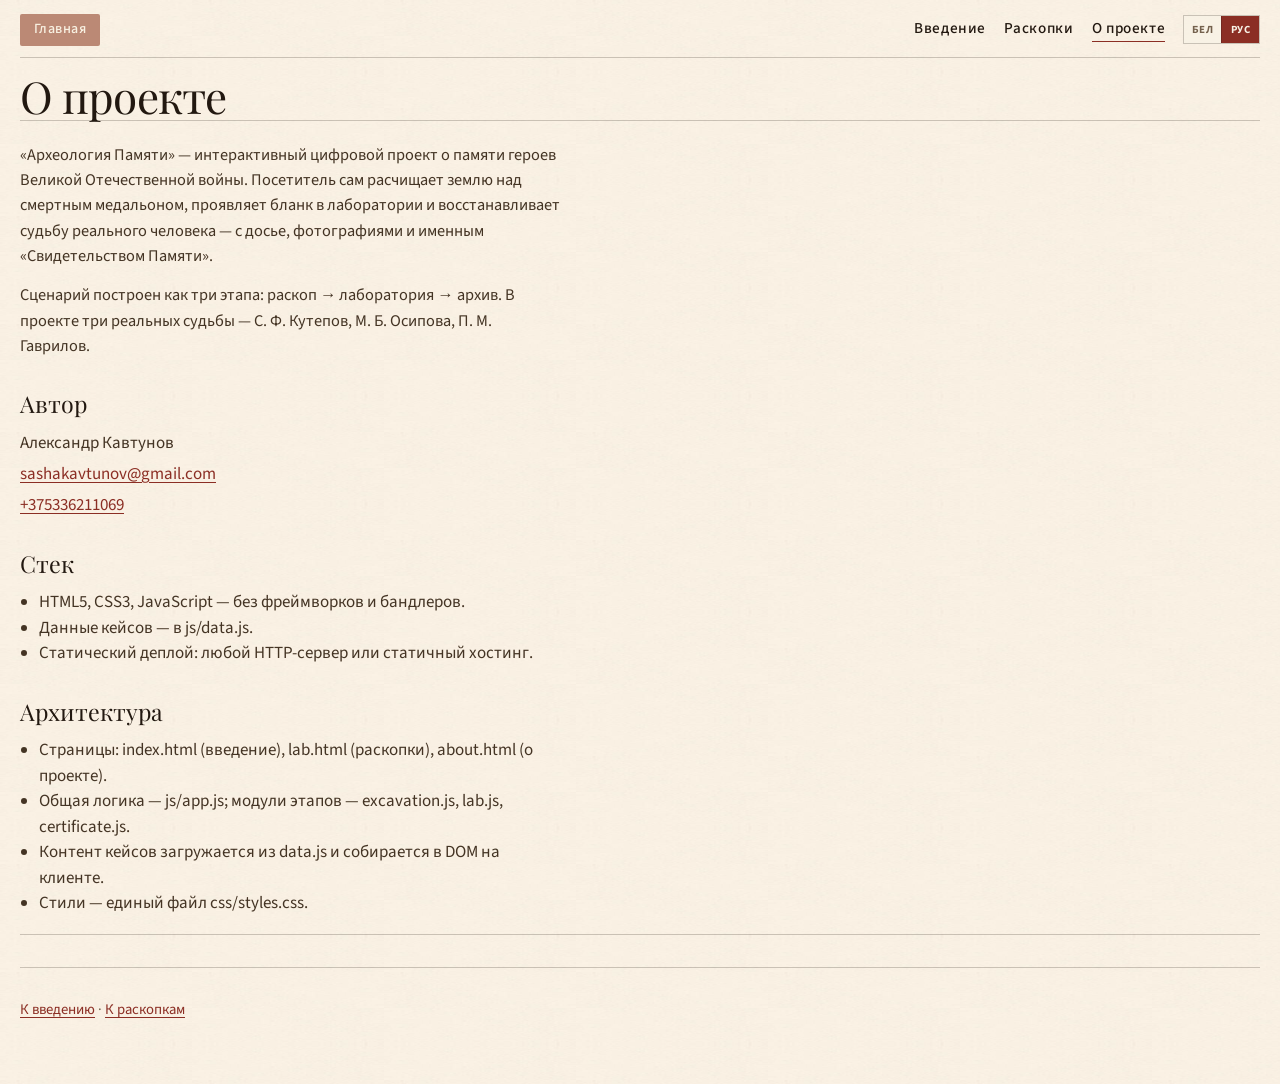
==== commit a4ab5113: "Update responsive styles and about page" ====
--- a/about.html
+++ b/about.html
@@ -10,20 +10,18 @@
   <body class="about-page" data-title-key="titleAbout">
     <div class="about-shell">
       <header class="site-header">
-        <div class="site-header__bar">
+        <div class="header-bar">
           <a class="home-link" href="index.html" data-i18n="home">Главная</a>
-          <div class="site-header__tools">
+          <div class="header-tools">
             <nav class="hero-nav" data-i18n-aria="navAria" aria-label="Разделы">
               <a class="nav-link" href="index.html" data-i18n="navIntro">Введение</a>
               <a class="nav-link" href="lab.html" data-i18n="navDig">Раскопки</a>
-              <a class="nav-link" href="about.html" aria-current="page" data-i18n="navAbout"
-                >О проекте</a
-              >
+              <a class="nav-link" href="about.html" aria-current="page" data-i18n="navAbout">О проекте</a>
             </nav>
-            <div class="site-header__lang"></div>
+            <div class="header-lang"></div>
           </div>
         </div>
-        <div class="site-header__brand">
+        <div class="header-brand">
           <h1 class="brand-mark about-title" data-i18n="aboutTitle">О проекте</h1>
         </div>
       </header>
@@ -40,14 +38,12 @@
           </p>
           <p data-i18n="aboutP2">
             Сценарий построен как три этапа: раскоп → лаборатория → архив. В проекте три
-            реальных судьбы — С. Ф. Кутепов, М. Б. Осипова, П. М. Гаврилов. Биографии и
-            изображения опираются на открытые источники; неподтверждённые сведения не
-            выдаются за факт.
+            реальных судьбы — С. Ф. Кутепов, М. Б. Осипова, П. М. Гаврилов.
           </p>
         </article>
 
         <section class="about-section">
-          <h2 class="about-section__title" data-i18n="authorTitle">Автор</h2>
+          <h2 class="about-heading" data-i18n="authorTitle">Автор</h2>
           <p>Александр Кавтунов</p>
           <p>
             <a href="mailto:sashakavtunov@gmail.com">sashakavtunov@gmail.com</a>
@@ -58,48 +54,28 @@
         </section>
 
         <section class="about-section">
-          <h2 class="about-section__title" data-i18n="stackTitle">Стек</h2>
+          <h2 class="about-heading" data-i18n="stackTitle">Стек</h2>
           <ul class="stack-list">
             <li data-i18n="stack1">HTML5, CSS3, JavaScript — без фреймворков и бандлеров.</li>
-            <li data-i18n="stack2">Данные кейсов и источников — в js/data.js.</li>
+            <li data-i18n="stack2">Данные кейсов — в js/data.js.</li>
             <li data-i18n="stack3">Статический деплой: любой HTTP-сервер или статичный хостинг.</li>
           </ul>
         </section>
 
         <section class="about-section">
-          <h2 class="about-section__title" data-i18n="archTitle">Архитектура</h2>
+          <h2 class="about-heading" data-i18n="archTitle">Архитектура</h2>
           <ul class="stack-list">
             <li data-i18n="arch1">
               Страницы: index.html (введение), lab.html (раскопки), about.html (о проекте).
             </li>
             <li data-i18n="arch2">
-              Общая логика — js/app.js; модули этапов — excavation.js, lab.js, certificate.js;
-              страница «О проекте» — about.js.
+              Общая логика — js/app.js; модули этапов — excavation.js, lab.js, certificate.js.
             </li>
             <li data-i18n="arch3">
-              Контент кейсов и атрибуция медиа загружаются из data.js и собираются в DOM на
-              клиенте.
+              Контент кейсов загружается из data.js и собирается в DOM на клиенте.
             </li>
             <li data-i18n="arch4">Стили — единый файл css/styles.css.</li>
           </ul>
-        </section>
-      </div>
-
-      <hr class="hairline about-rule" />
-
-      <div class="about-block">
-        <section class="about-section">
-          <h2 class="about-section__title" data-i18n="picturesTitle">Картинки</h2>
-          <div id="image-credits" class="image-credits"></div>
-        </section>
-      </div>
-
-      <hr class="hairline about-rule" />
-
-      <div class="about-block">
-        <section class="about-section">
-          <h2 class="about-section__title" data-i18n="sourcesSection">Источники</h2>
-          <div id="text-sources"></div>
         </section>
       </div>
 
--- a/css/styles.css
+++ b/css/styles.css
@@ -1414,19 +1414,17 @@
   margin-top: auto;
 }
 
-@media (min-width: 901px) {
-  .step-card:not(:last-child)::after {
-    content: "→";
-    position: absolute;
-    right: -1.05rem;
-    top: 50%;
-    transform: translateY(-50%);
-    font-size: 1.4rem;
-    font-weight: 700;
-    color: var(--terracotta-wash);
-    z-index: 3;
-    pointer-events: none;
-  }
+.step-card:not(:last-child)::after {
+  content: "→";
+  position: absolute;
+  right: -1.05rem;
+  top: 50%;
+  transform: translateY(-50%);
+  font-size: 1.4rem;
+  font-weight: 700;
+  color: var(--terracotta-wash);
+  z-index: 3;
+  pointer-events: none;
 }
 
 .heroes-grid {
@@ -1761,7 +1759,8 @@
   max-width: 68ch;
 }
 
-.about-section__title {
+.about-section__title,
+.about-heading {
   margin: 0 0 0.55rem;
   font-family: var(--font-display);
   font-size: 1.45rem;
@@ -1787,46 +1786,87 @@
   background: rgba(34, 24, 16, 0.04);
 }
 
-@media (max-width: 900px) {
+@media (max-width: 1024px) {
+  .site-shell,
+  .about-shell {
+    padding-left: 1.25rem;
+    padding-right: 1.25rem;
+  }
+
+  .hero-grid {
+    gap: 1.75rem;
+  }
+
+  .heroes-grid {
+    gap: 1.15rem;
+  }
+
+  .metrics-grid {
+    gap: 0.85rem;
+  }
+}
+
+@media (max-width: 998px) {
+  .hero-grid,
+  .medallion-grid,
+  .steps-grid,
+  .lab-layout {
+    grid-template-columns: 1fr;
+  }
+
+  .heroes-grid {
+    grid-template-columns: repeat(2, minmax(0, 1fr));
+  }
+
+  .step-card:not(:last-child)::after {
+    display: none;
+  }
+
+  .hero-card {
+    max-width: 600px;
+    margin: 0 auto;
+    width: 100%;
+  }
+
+  .hero-dock {
+    flex-direction: column;
+    align-items: stretch;
+  }
+
+  .btn-lab {
+    width: 100%;
+  }
+}
+
+@media (max-width: 768px) {
   .comp-frame {
     padding: 0.85rem 1rem 1.15rem;
   }
 
   .site-shell,
-  .about-page .about-shell {
+  .about-shell {
     padding-left: 1rem;
     padding-right: 1rem;
   }
 
-  .site-header__bar,
   .header-bar {
     flex-direction: column;
     align-items: stretch;
-  }
-
-  .site-header__tools,
+    gap: 0.75rem;
+  }
+
   .header-tools {
     margin-left: 0;
     justify-content: space-between;
   }
 
-  .hero-nav {
-    justify-content: flex-start;
-  }
-
-  .intro-steps,
-  .intro-heroes,
-  .hero-grid,
-  .medallion-grid,
-  .steps-grid,
-  .heroes-grid,
-  .context-strip {
+  .heroes-grid {
     grid-template-columns: 1fr;
   }
 
   .metrics-grid {
     grid-template-columns: repeat(2, minmax(0, 1fr));
-    gap: 1rem;
+    gap: 0.85rem;
   }
 
   .metric-card:nth-child(2)::after,
@@ -1835,7 +1875,11 @@
   }
 
   .brand-mark {
-    font-size: clamp(1.45rem, 6.5vw, 1.85rem);
+    font-size: 1.6rem;
+  }
+
+  .hero-title {
+    font-size: 1.85rem;
   }
 
   .dig-stage {
@@ -1846,42 +1890,121 @@
 
   .dig-cue {
     font-size: 0.85rem;
-    white-space: normal;
     max-width: 92%;
   }
 
-  .hero-dock {
+  .sector-picker {
     flex-direction: column;
-    align-items: stretch;
-  }
-
-  .hero-dock__progress {
-    width: 100%;
-  }
-
-  .btn-lab {
-    width: 100%;
-  }
-
-  .lab-layout {
-    grid-template-columns: 1fr;
-  }
-}
-
-@media (max-width: 580px) {
+  }
+}
+
+@media (max-width: 480px) {
+  .site-shell,
+  .comp-frame,
+  .about-shell {
+    padding-left: 0.75rem;
+    padding-right: 0.75rem;
+  }
+
   .metrics-grid {
     grid-template-columns: 1fr;
   }
+
   .metric-card::after,
   .metric-item::after {
-    display: none !important;
-  }
+    display: none;
+  }
+
   .hero-title {
-    font-size: 1.75rem;
-  }
+    font-size: 1.65rem;
+  }
+
+  .hero-pills {
+    flex-direction: column;
+    align-items: flex-start;
+  }
+
+  .hero-links {
+    flex-direction: column;
+    width: 100%;
+  }
+
+  .btn {
+    width: 100%;
+    justify-content: center;
+    text-align: center;
+  }
+
   .medallion-box {
-    padding: 1.15rem 1rem;
-  }
-}
-
-
+    padding: 1rem 0.85rem;
+  }
+
+  .spec-table td {
+    display: block;
+    width: 100%;
+    padding: 0.35rem 0;
+  }
+
+  .spec-table tr {
+    display: block;
+    margin-bottom: 0.5rem;
+  }
+}
+
+@media (max-width: 360px) {
+  .brand-mark {
+    font-size: 1.35rem;
+  }
+
+  .hero-title {
+    font-size: 1.45rem;
+  }
+
+  .nav-link {
+    font-size: 0.8rem;
+    padding: 0.25rem 0.35rem;
+  }
+
+  .card-docket {
+    flex-direction: column;
+    align-items: flex-start;
+    gap: 0.35rem;
+  }
+
+  .hero-pill {
+    font-size: 0.75rem;
+  }
+
+  .actions {
+    flex-direction: column;
+  }
+}
+
+@media (max-width: 320px) {
+  .site-shell,
+  .comp-frame,
+  .about-shell {
+    padding-left: 0.5rem;
+    padding-right: 0.5rem;
+  }
+
+  .hero-title {
+    font-size: 1.3rem;
+  }
+
+  .panel-title,
+  .section-title {
+    font-size: 1.25rem;
+  }
+
+  .spec-table {
+    font-size: 0.8rem;
+  }
+
+  .btn {
+    padding: 0.5rem 0.75rem;
+    font-size: 0.82rem;
+  }
+}
+
+
